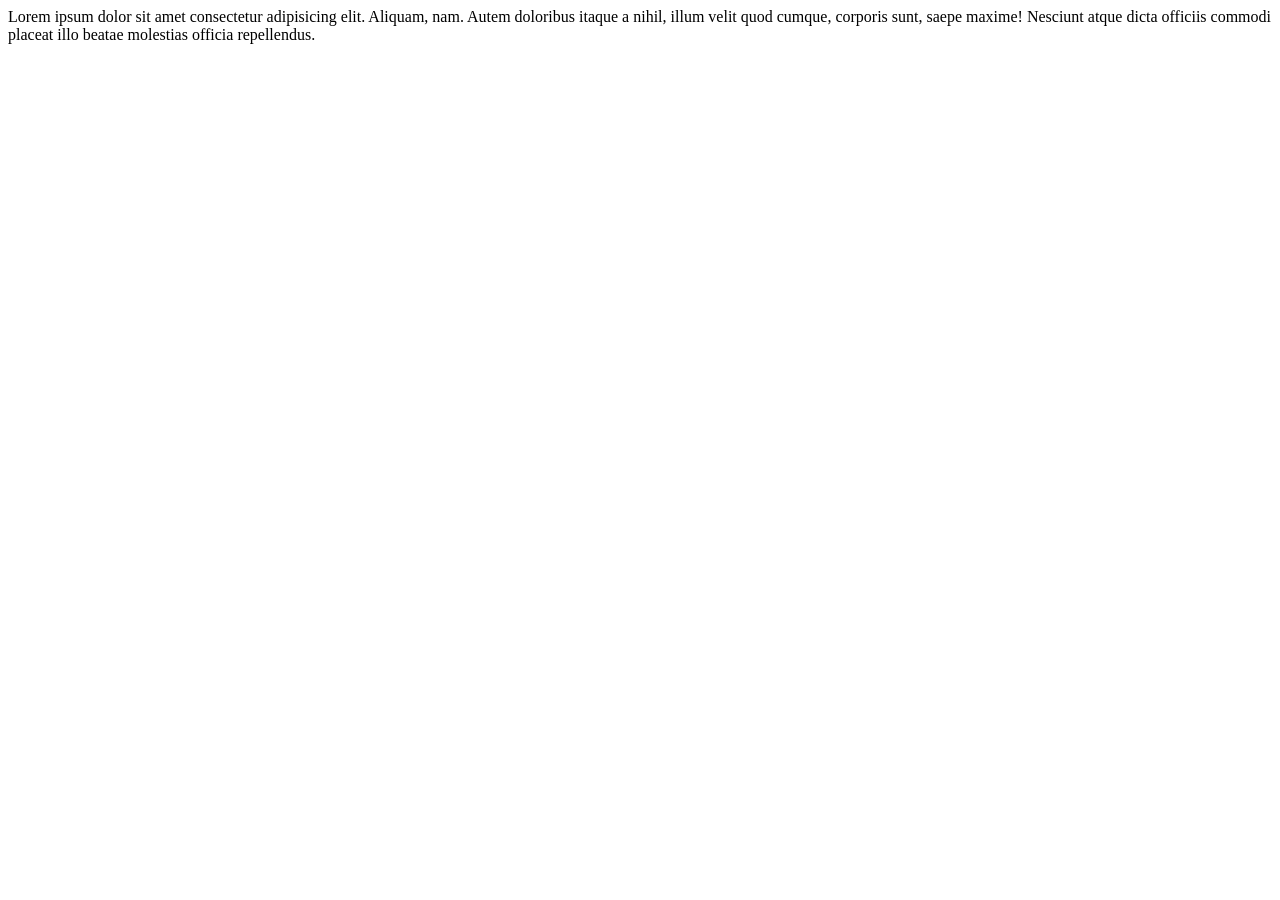
==== public/contact.html @ 5c197ad2 "HTTP Server in C++" ====
<!DOCTYPE html>
<html lang="en">
<head>
    <meta charset="UTF-8">
    <meta name="viewport" content="width=device-width, initial-scale=1.0">
    <title>Document</title>
</head>
<body>
    Lorem ipsum dolor sit amet consectetur adipisicing elit. Aliquam, nam. Autem doloribus itaque a nihil, illum velit quod cumque, corporis sunt, saepe maxime! Nesciunt atque dicta officiis commodi placeat illo beatae molestias officia repellendus.
</body>
</html>
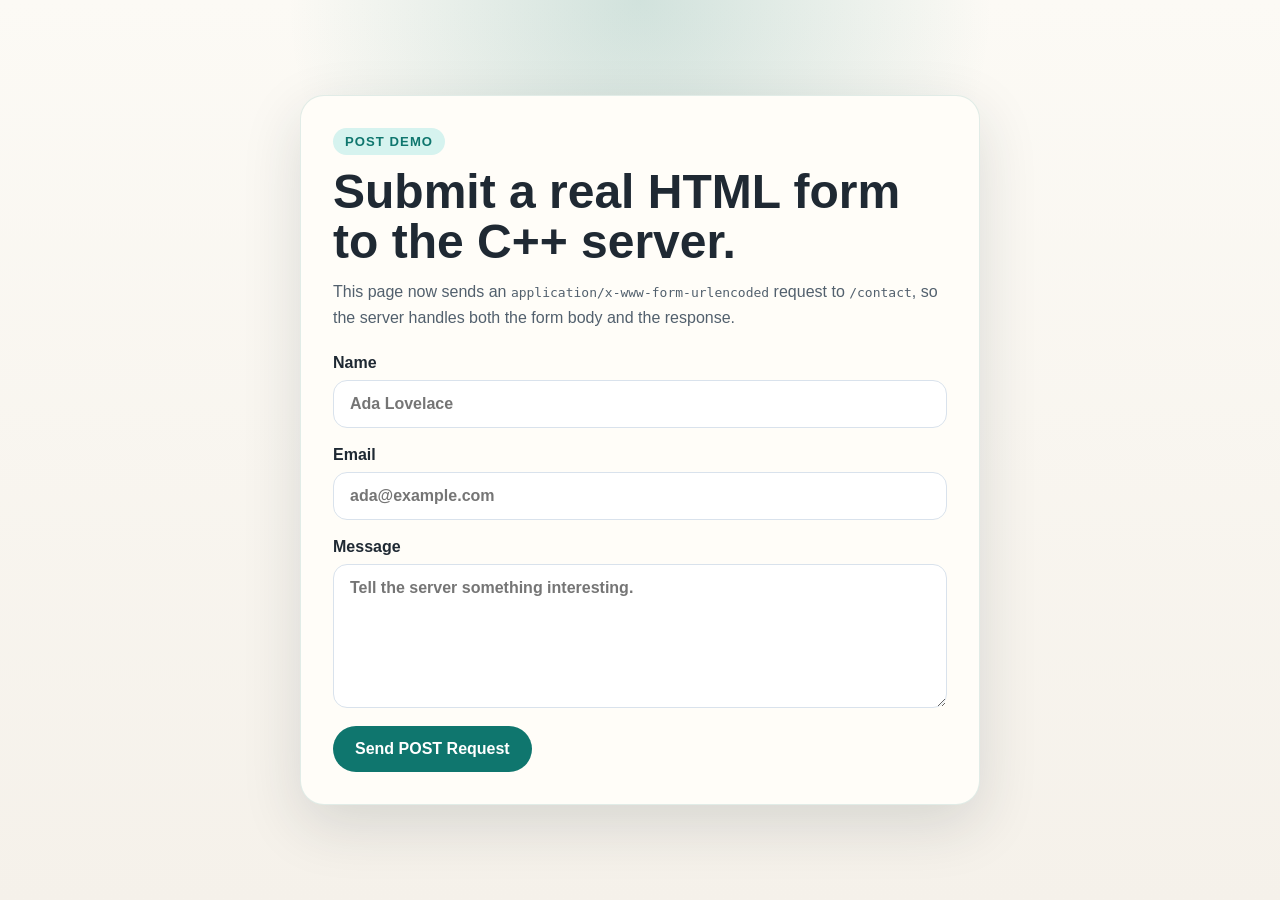
==== commit 445ffe52: "feat: add support for HTTP methods (GET, POST, HEAD)" ====
--- a/public/contact.html
+++ b/public/contact.html
@@ -3,9 +3,130 @@
 <head>
     <meta charset="UTF-8">
     <meta name="viewport" content="width=device-width, initial-scale=1.0">
-    <title>Document</title>
+    <title>Contact</title>
+    <style>
+        :root {
+            color-scheme: light;
+            --page: #f5f1ea;
+            --card: #fffdf8;
+            --ink: #1f2933;
+            --muted: #52606d;
+            --accent: #0f766e;
+            --accent-soft: #d6f3ef;
+            --border: #d9e2ec;
+        }
+
+        * {
+            box-sizing: border-box;
+        }
+
+        body {
+            margin: 0;
+            min-height: 100vh;
+            display: grid;
+            place-items: center;
+            padding: 24px;
+            font-family: "Segoe UI", sans-serif;
+            color: var(--ink);
+            background:
+                radial-gradient(circle at top, rgba(15, 118, 110, 0.18), transparent 32%),
+                linear-gradient(180deg, #fcfaf5 0%, var(--page) 100%);
+        }
+
+        main {
+            width: min(100%, 680px);
+            background: var(--card);
+            border: 1px solid rgba(15, 118, 110, 0.12);
+            border-radius: 24px;
+            padding: 32px;
+            box-shadow: 0 20px 60px rgba(31, 41, 51, 0.14);
+        }
+
+        .eyebrow {
+            display: inline-block;
+            margin-bottom: 12px;
+            padding: 6px 12px;
+            border-radius: 999px;
+            background: var(--accent-soft);
+            color: var(--accent);
+            font-size: 0.82rem;
+            font-weight: 700;
+            letter-spacing: 0.08em;
+            text-transform: uppercase;
+        }
+
+        h1 {
+            margin: 0 0 12px;
+            font-size: clamp(2rem, 4vw, 3rem);
+            line-height: 1.05;
+        }
+
+        p {
+            margin: 0 0 24px;
+            color: var(--muted);
+            line-height: 1.6;
+        }
+
+        form {
+            display: grid;
+            gap: 18px;
+        }
+
+        label {
+            display: grid;
+            gap: 8px;
+            font-weight: 600;
+        }
+
+        input, textarea, button {
+            font: inherit;
+        }
+
+        input, textarea {
+            width: 100%;
+            padding: 14px 16px;
+            border: 1px solid var(--border);
+            border-radius: 14px;
+            background: #ffffff;
+        }
+
+        textarea {
+            min-height: 144px;
+            resize: vertical;
+        }
+
+        button {
+            width: fit-content;
+            padding: 14px 22px;
+            border: 0;
+            border-radius: 999px;
+            background: var(--accent);
+            color: white;
+            font-weight: 700;
+            cursor: pointer;
+        }
+    </style>
 </head>
 <body>
-    Lorem ipsum dolor sit amet consectetur adipisicing elit. Aliquam, nam. Autem doloribus itaque a nihil, illum velit quod cumque, corporis sunt, saepe maxime! Nesciunt atque dicta officiis commodi placeat illo beatae molestias officia repellendus.
+    <main>
+        <span class="eyebrow">POST Demo</span>
+        <h1>Submit a real HTML form to the C++ server.</h1>
+        <p>This page now sends an <code>application/x-www-form-urlencoded</code> request to <code>/contact</code>, so the server handles both the form body and the response.</p>
+        <form action="/contact" method="post">
+            <label>
+                Name
+                <input type="text" name="name" placeholder="Ada Lovelace" required>
+            </label>
+            <label>
+                Email
+                <input type="email" name="email" placeholder="ada@example.com" required>
+            </label>
+            <label>
+                Message
+                <textarea name="message" placeholder="Tell the server something interesting." required></textarea>
+            </label>
+            <button type="submit">Send POST Request</button>
+        </form>
+    </main>
 </body>
 </html>
